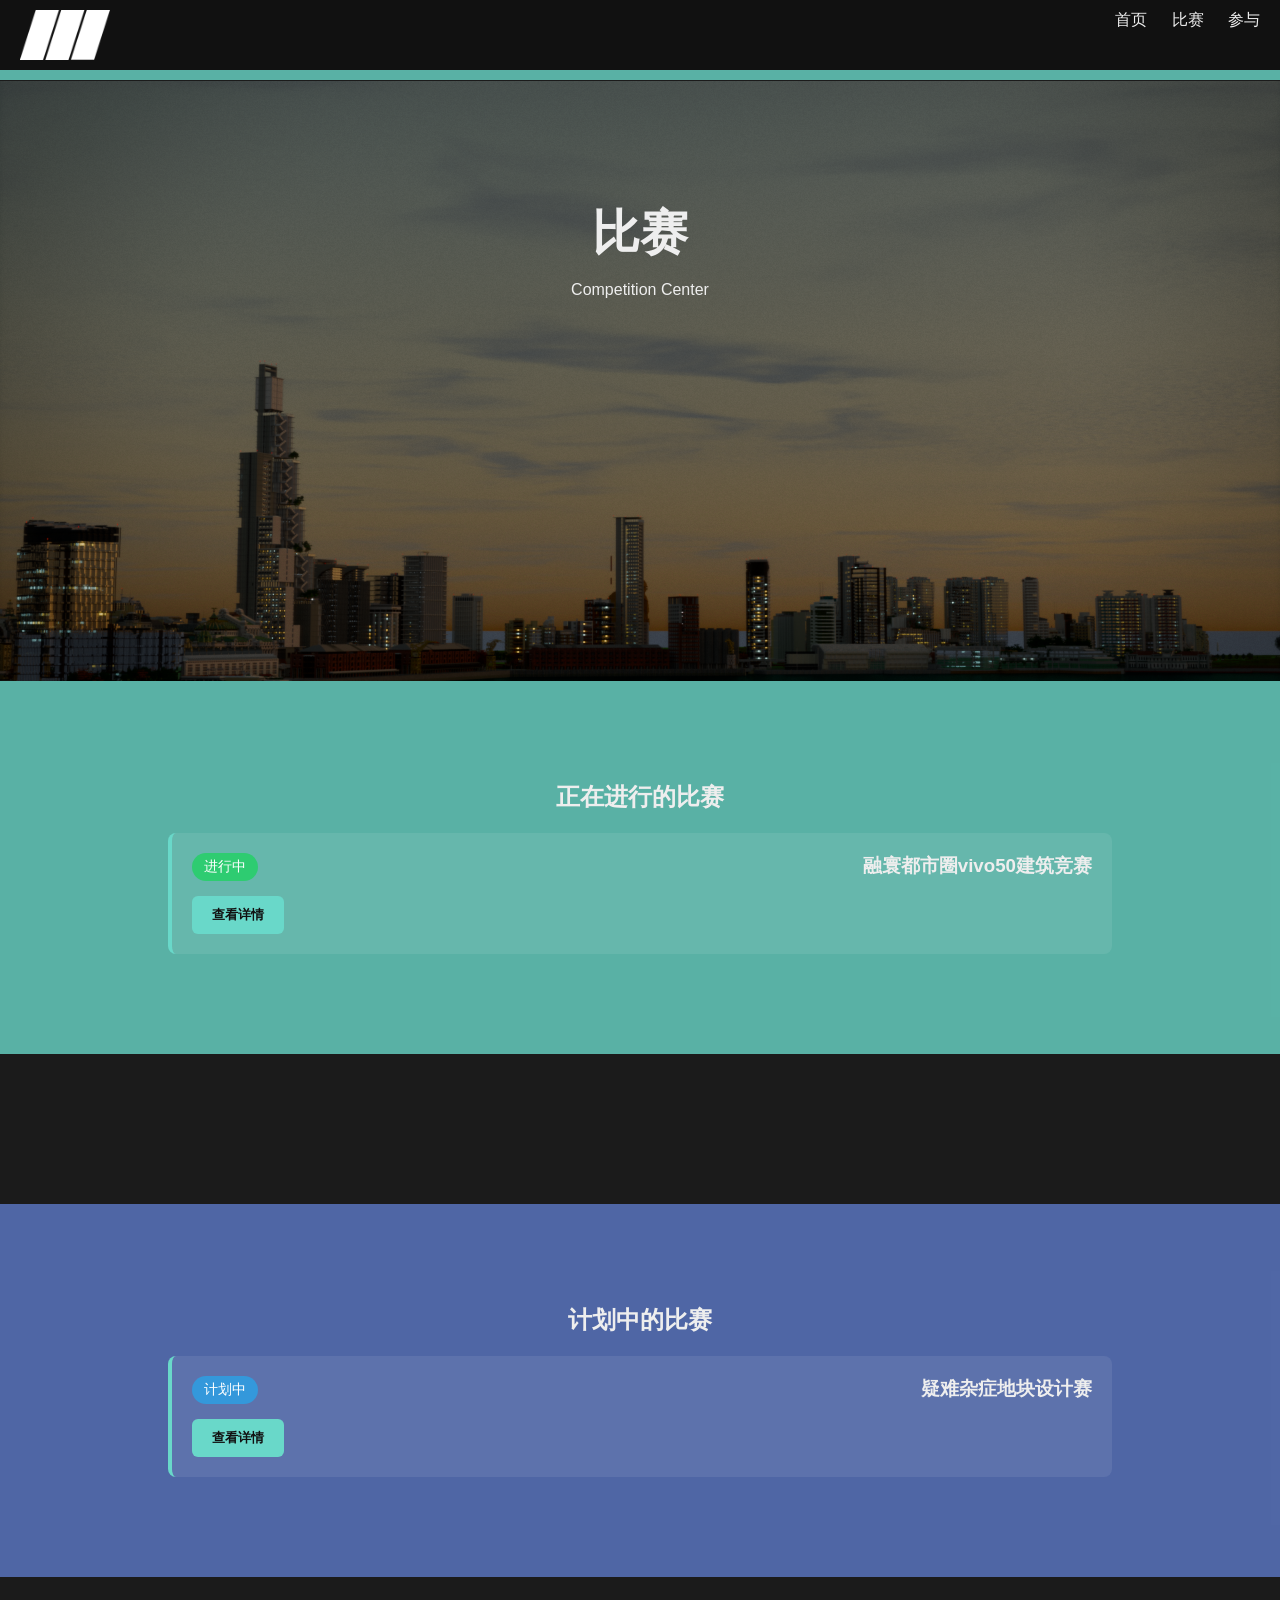
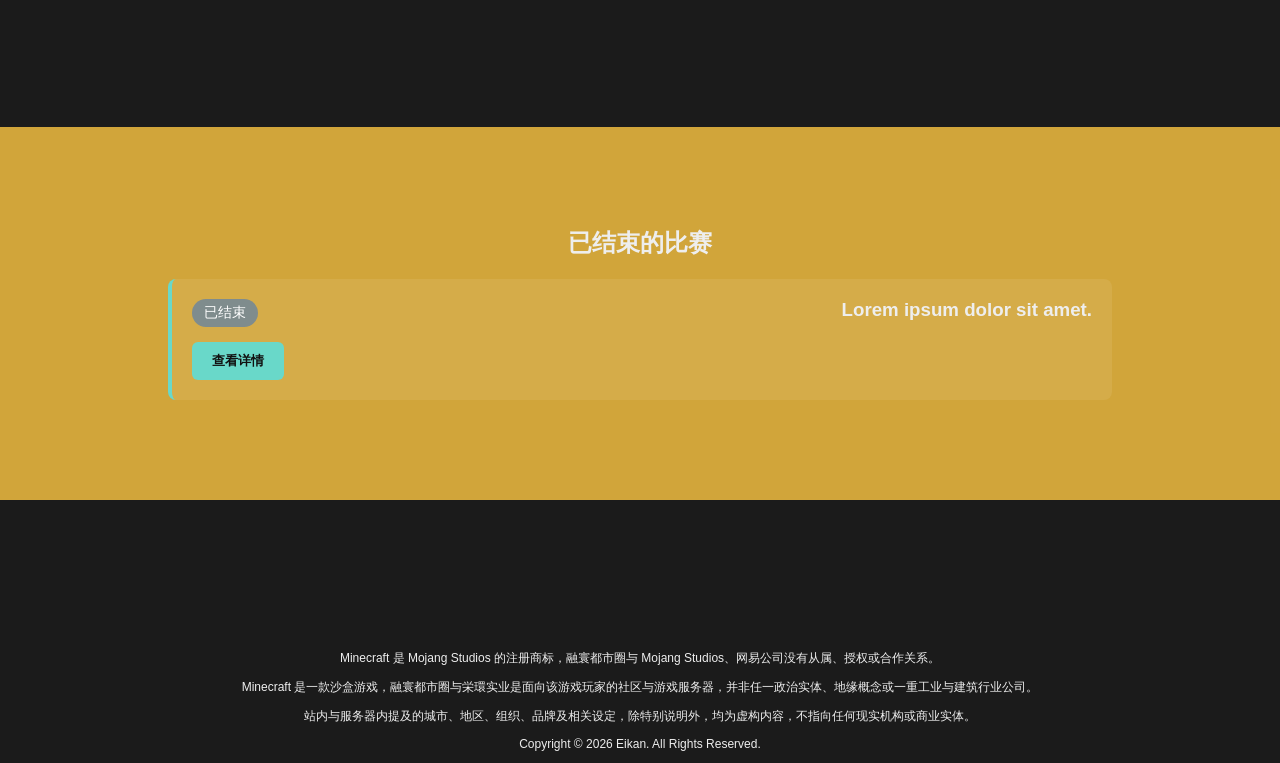
==== competitions.html @ 7f260fda "Update competitions.html" ====
<!DOCTYPE html>
<html lang="zh-CN">
<head>
  <meta charset="UTF-8">
  <title>比赛 | Eikan City</title>
  <link rel="stylesheet" href="style.css">
</head>

<body>

<header>
  <img src="image/logo.png" class="logo" style="max-height : 50px">
  <nav>
    <a href="index.html">首页</a>
    <a href="competitions.html">比赛</a>
    <a href="join.html">参与</a>
  </nav>
</header>
<section class="block" style="background-color:#69D8C9CC ;margin-bottom:1px;padding: 5px 5px"></section>
<section class="hero" style="height:40vh;">
  <h1>比赛</h1>
  <p>Competition Center</p>
</section>

<section class="block">
  <h2 style="text-align:center">正在进行的比赛</h2>

  <div class="competition-card">
    <div class="competition-header">
      <span class="status ongoing">进行中</span>
      <h3>融寰都市圈vivo50建筑竞赛</h3>
    </div>

    <button class="expand-btn">查看详情</button>

    <div class="competition-content">
      <p><strong>时间：</strong>2026.9.24 - 2026.10.6</p>
      <p><strong>主题：</strong>由于城市化与人口密度增长，部分地区发展相对落后，建筑屋龄老旧、地块所有权混乱，带来了极大的安全隐患并显著降低了市民的生活质量；籍此，管理方在当地住民的一致同意下收购了地块并对公开社群展开招标，针对本地块进行重新设计并实施再开发，旨在提升民生福祉与都市面貌。</p>
      <p><strong>奖励：</strong>冠军：奖金50元 亚军：奖金10元</p>
      <p><strong>规则：</strong>参赛选手需要在给定地块（有BP文件给出，在群文件里面）按照自己对于地块的理解进行创造和建筑建设，建筑风格高度不限，手法不限，冠亚军由最终观众投票排名获得。</p>
      <p><strong>参与：</strong>加入群聊 1077127174 了解详情</p>
      <button class="info-btn"
      data-url="compvivo50.html">
      作品公示与投票
      </button>
    </div>
  </div>
</section>

<section class="block" style="background-color:#5D7AC9CC">
  <h2 style="text-align:center">计划中的比赛</h2>

  <div class="competition-card">
    <div class="competition-header">
      <span class="status planned">计划中</span>
      <h3>疑难杂症地块设计赛</h3>
    </div>

    <button class="expand-btn">查看详情</button>

    <div class="competition-content">
      <p><strong>预计开始：</strong>2027.01</p>
      <p><strong>主题：</strong>带有保护建筑或不完整地块上的再开发与建设</p>
    </div>
  </div>
</section>

<section class="block" style="background-color:#FFC843CC">
  <h2 style="text-align:center">已结束的比赛</h2>

  <div class="competition-card">
    <div class="competition-header">
      <span class="status ended">已结束</span>
      <h3>Lorem ipsum dolor sit amet.</h3>
    </div>

    <button class="expand-btn">查看详情</button>

    <div class="competition-content">
      <p><strong>结束时间：</strong>1999.12.31</p>
      <p><strong>奖项：</strong>Lorem ipsum dolor sit amet consectetur adipiscing elit.</p>
      <p><strong>作品：</strong>Lorem ipsum dolor sit amet consectetur adipiscing elit.</p>
    </div>
  </div>
</section>

  <footer>
    <p style="text-align: center;font-size: 12px;">Minecraft 是 Mojang Studios 的注册商标，融寰都市圈与 Mojang Studios、网易公司没有从属、授权或合作关系。</p>
  <p style="text-align: center;font-size: 12px;">Minecraft 是一款沙盒游戏，融寰都市圈与栄環实业是面向该游戏玩家的社区与游戏服务器，并非任一政治实体、地缘概念或一重工业与建筑行业公司。</p>
    <p style="text-align: center;font-size: 12px;">站内与服务器内提及的城市、地区、组织、品牌及相关设定，除特别说明外，均为虚构内容，不指向任何现实机构或商业实体。</p>
      <p style="text-align: center;font-size: 12px;">Copyright © 2026 Eikan. All Rights Reserved.</p>
  </footer>

  <script src="competitions.js"></script>
</body>
</html>
---- style.css ----
body {
  margin: 0px;
  margin: 0px;
  font-family: "Microsoft YaHei", "PingFang SC", "SimHei", "Arial", sans-serif;
  background: #1b1b1b;
  color: #eee;
  min-height: 200vh;
}

header {
  background: #111;
  padding: 10px 20px;
  display: flex;
  align-items: flex-start;
  justify-content: space-between;
}

nav a {
  color: #eee;
  margin-left: 20px;
  text-decoration: none;
}

.hero {
  background: url('image/banner_o.png') center/cover no-repeat;
    height: 80vh; /* full screen */
  padding: 120px 20px;
  text-align: center;
}
.spacer {
  height: 600px;
  display: flex;
  align-items: flex-start;
  justify-content: center;
}
.block {
    padding: 80px 80px;
}
.hero h1 {
  font-size: 48px;
  margin: 0;
}

/* Animations */
.reveal, .fade-section, .fly-left, .fly-right, .fly-up, .fly-down {
  opacity: 0;
  transition: all 0.8s ease-out;
}

.reveal.active, .fade-section.active,
.fly-left.active, .fly-right.active,
.fly-up.active, .fly-down.active {
  opacity: 1;
  transform: translate(0,0);
}

.fly-left { transform: translateX(-80px); }
.fly-right { transform: translateX(80px); }
.fly-up { transform: translateY(80px); }
.fly-down { transform: translateY(-80px); }

.fly-away {
  animation: flyOut 1.2s forwards;
}

@keyframes flyOut {
  0% { opacity: 1; transform: translateY(0); }
  100% { opacity: 0; transform: translateY(-60px); }
}

.parallax {
  background-size: cover;
  background-position: center;
  transition: background-position 0.2s linear;
}
.carousel {
  overflow: hidden;
  max-width: 80%;
  margin: auto;
}

.carousel-track {
  display: flex;
  animation: scroll-left 10s linear infinite;
}

.slide {
  flex: 0 0 auto;
  margin: 0 10px;
}

.slide img {
  width: 300px;
  height: auto;
  border: 4px solid #69D8C9FF;
}

/* Pause on hover */
.carousel:hover .carousel-track {
  animation-play-state: paused;
}

@keyframes scroll-left {
  0%   { transform: translateX(0); }
  100% { transform: translateX(-108%); }
}

.block {
  margin-bottom: 150px;
  padding: 80px 40px;
  background-color: #69D8C9CC; /* Euro-American accent */
}

/* Competition Page */

.competition-card {
  background: rgba(255,255,255,0.08);
  border-left: 4px solid #69D8C9;
  margin: 20px auto;
  padding: 20px;
  max-width: 900px;
  border-radius: 8px;
}

.competition-header {
  display: flex;
  justify-content: space-between;
  align-items: flex-start;
  gap: 20px;
}

.competition-header h3 {
  margin: 0;
}

.status {
  color: white;
  padding: 5px 12px;
  border-radius: 20px;
  font-size: 14px;
}

.status.ongoing {
  background: #2ecc71;
}

.status.planned {
  background: #3498db;
}

.status.ended {
  background: #7f8c8d;
}

.expand-btn {
  margin-top: 15px;
  background: #69D8C9;
  border: none;
  padding: 10px 18px;
  cursor: pointer;
  border-radius: 6px;
  color: #111;
  font-weight: bold;
}
.info-btn {
  margin-top: 15px;
  background: #69D8C9;
  border: none;
  padding: 10px 18px;
  cursor: pointer;
  border-radius: 6px;
  color: #111;
  font-weight: bold;
}
.expand-btn:hover {
  opacity: 0.9;
}

.competition-content {
  max-height: 0;
  overflow: hidden;
  transition: all 0.35s ease;
}

.competition-content.open {
  max-height: 500px;
  margin-top: 15px;
}

/* Competition Showcase */

.work-card {

    width: 90%;
    max-width: 1200px;

    margin: 50px auto;

    background: #2a2a2a;

    border-left: 4px solid #69D8C9;

    overflow: hidden;
}

.work-cover {

    width: 100%;

    display: block;

    max-height: 650px;
    max-width: 1000px;
    object-fit: cover;}

.work-info {

    padding: 20px 30px;
}

.expand-btn {

    background: #69D8C9;

    color: #111;

    border: none;

    padding: 10px 20px;

    cursor: pointer;

    border-radius: 6px;
}

.work-detail {

    max-height: 0;

    overflow: hidden;

    transition: all .4s ease;
}

.work-detail.open {

    max-height: 6000px;
}

.work-detail p {

    padding: 20px 30px;
}

.work-detail img {

    width: 100%;
    display: block;

    margin-bottom: 10px;
}

.vote-frame {

    width: 95%;

    max-width: 1200px;
    margin: 30px auto;
}
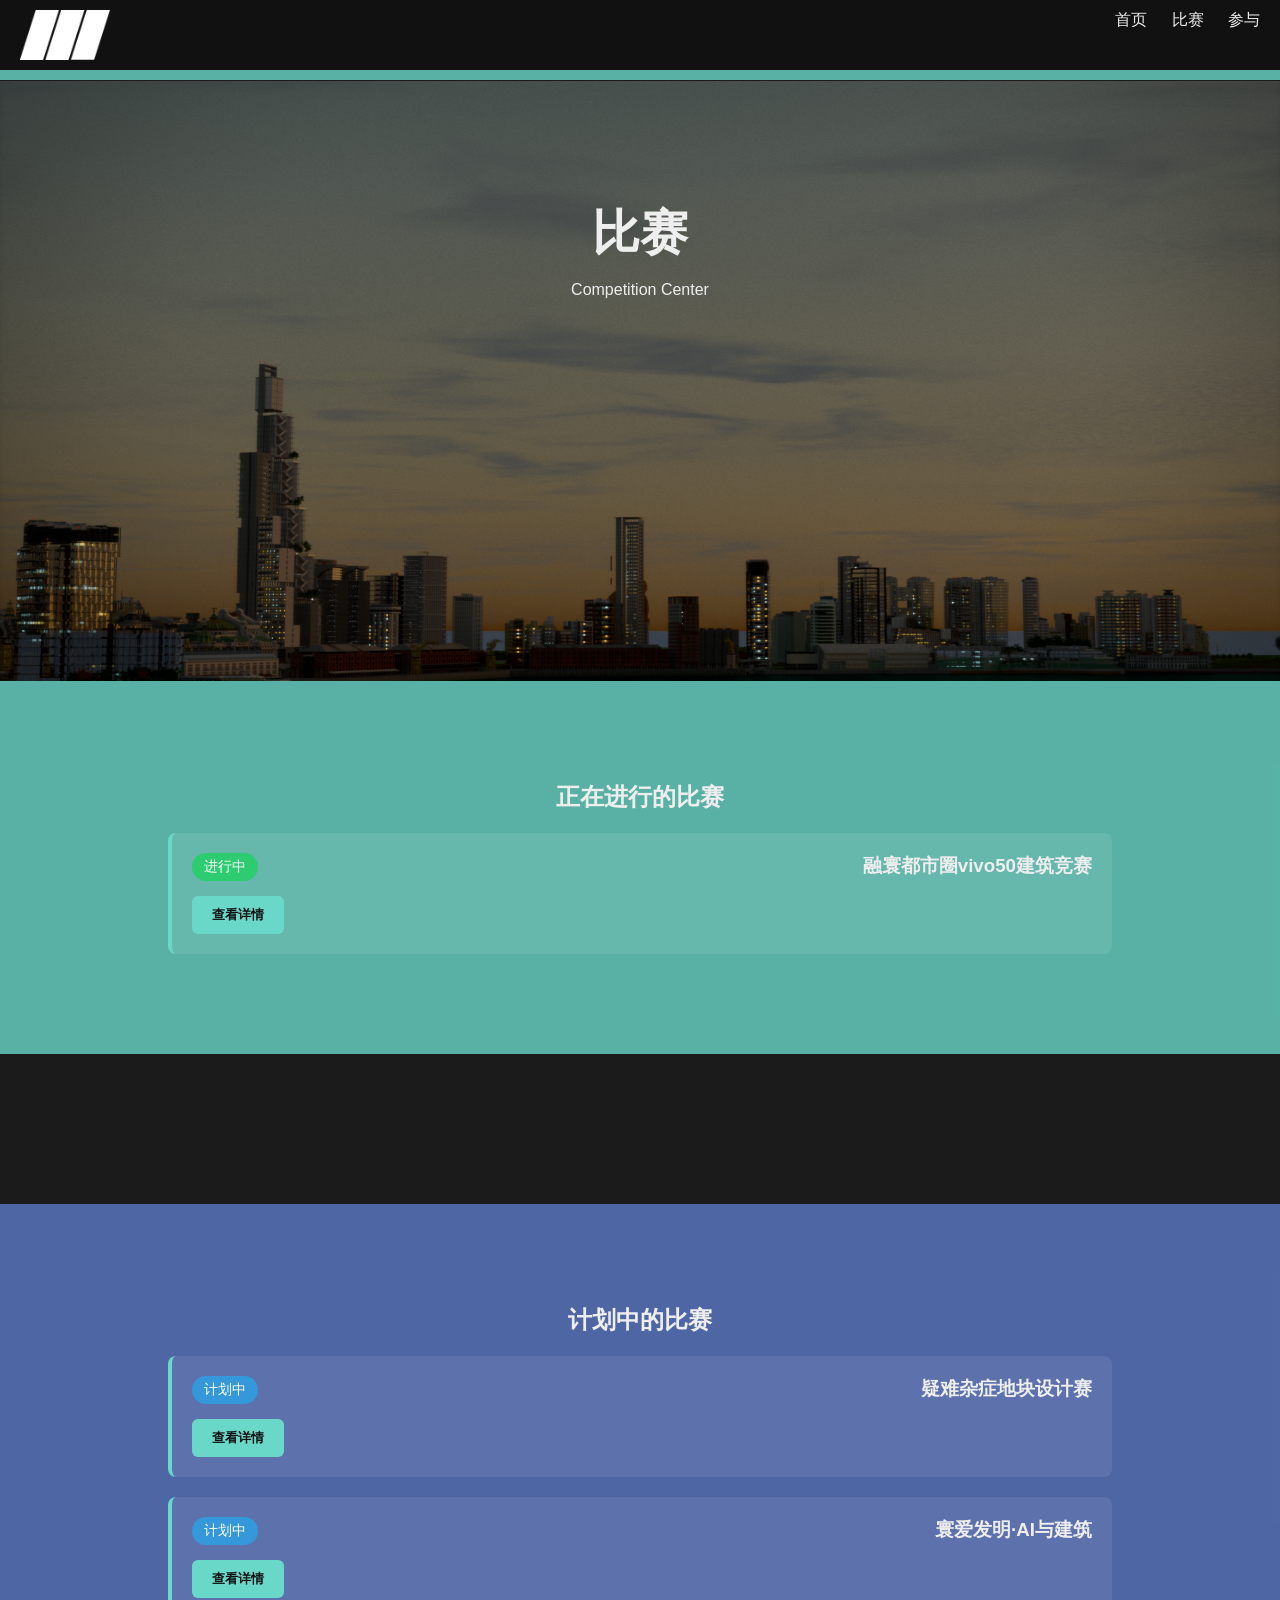
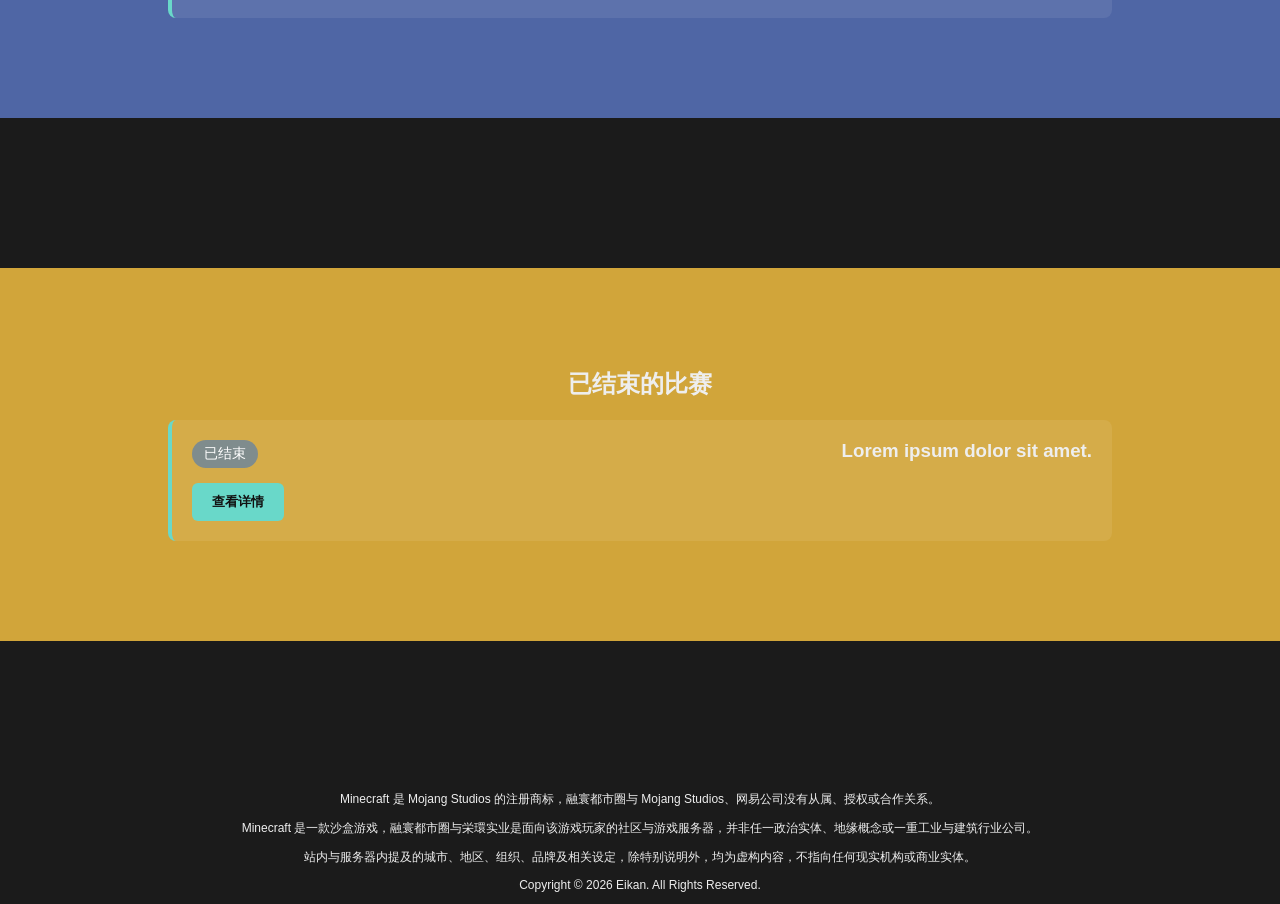
==== commit 4ae74d39: "Update competitions.html" ====
--- a/competitions.html
+++ b/competitions.html
@@ -63,6 +63,20 @@
       <p><strong>主题：</strong>带有保护建筑或不完整地块上的再开发与建设</p>
     </div>
   </div>
+
+    <div class="competition-card">
+    <div class="competition-header">
+      <span class="status planned">计划中</span>
+      <h3>寰爱发明·AI与建筑</h3>
+    </div>
+
+    <button class="expand-btn">查看详情</button>
+
+    <div class="competition-content">
+      <p><strong>预计开始：</strong>TBA</p>
+      <p><strong>主题：</strong>人工队与机器队的终极角逐，建筑圈的未来将花落谁家，建筑玩家的生产力是否依然受限？</p>
+    </div>
+  </div>
 </section>
 
 <section class="block" style="background-color:#FFC843CC">
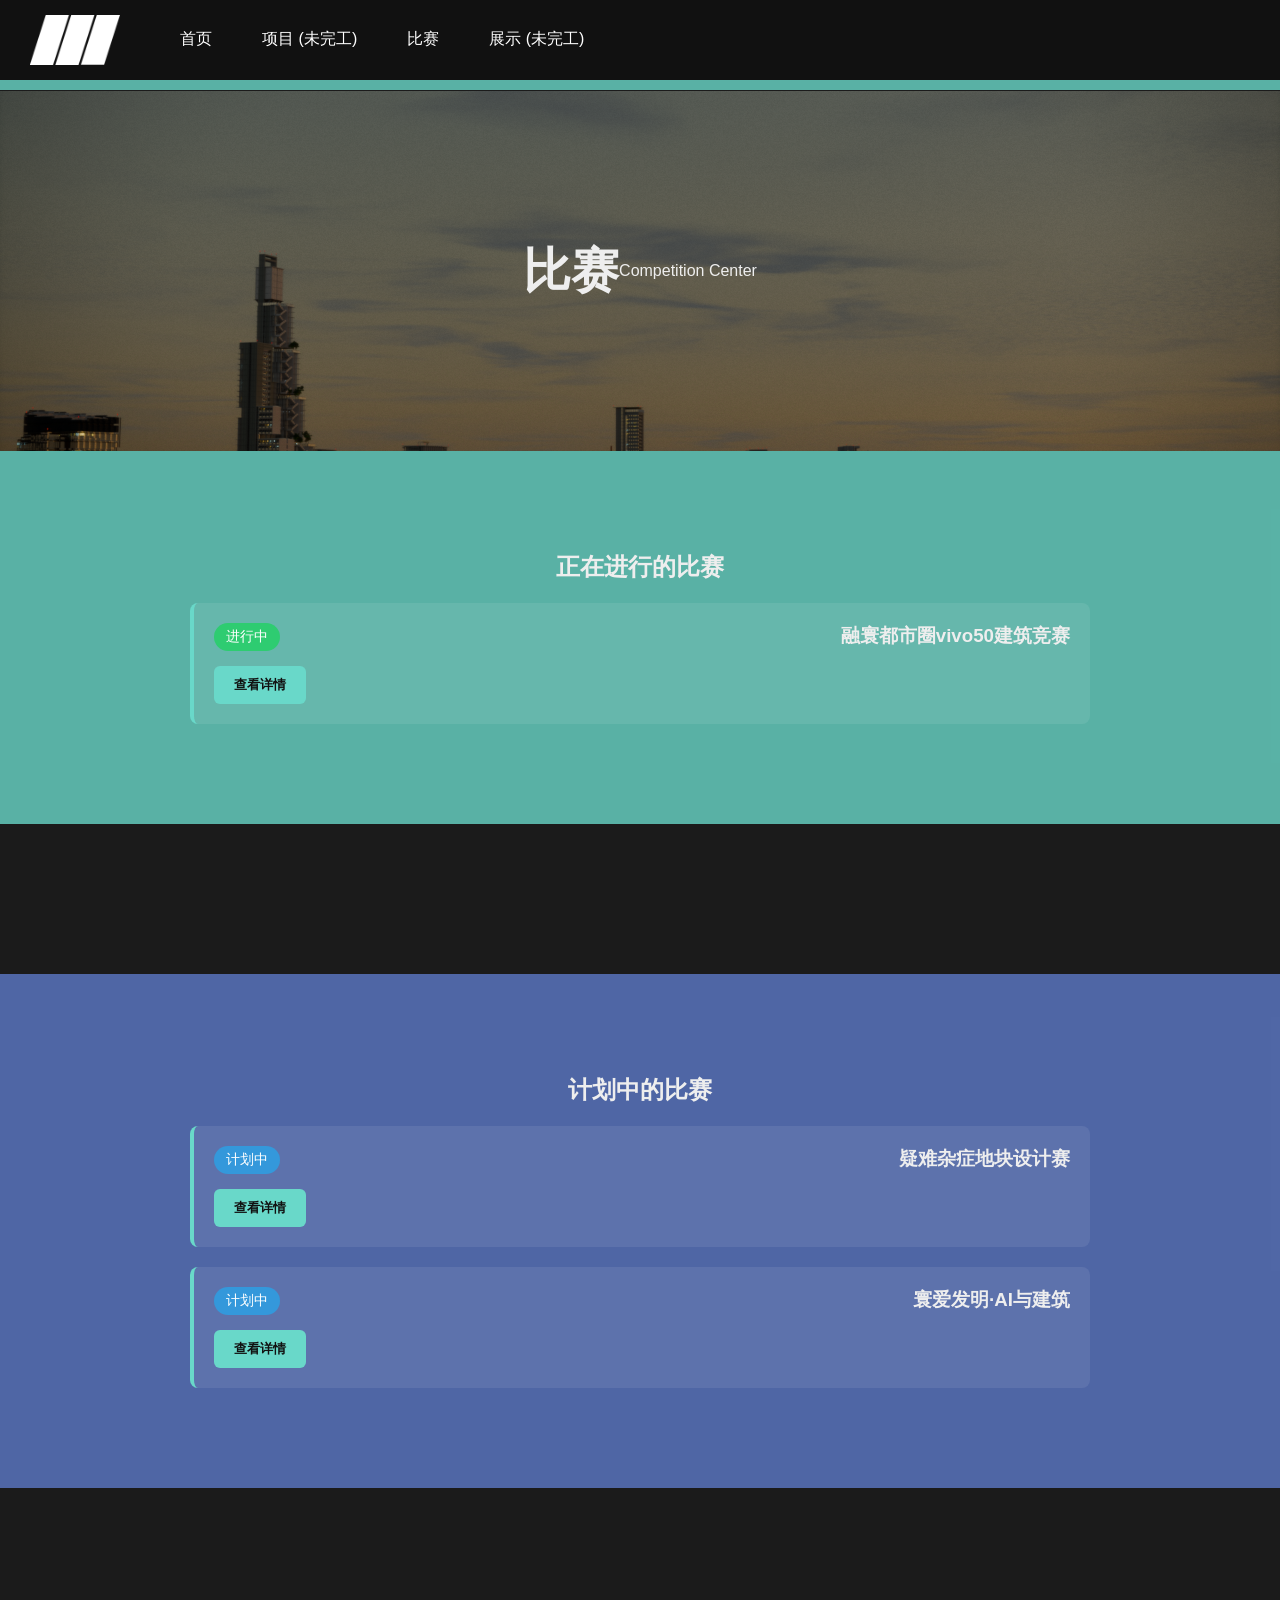
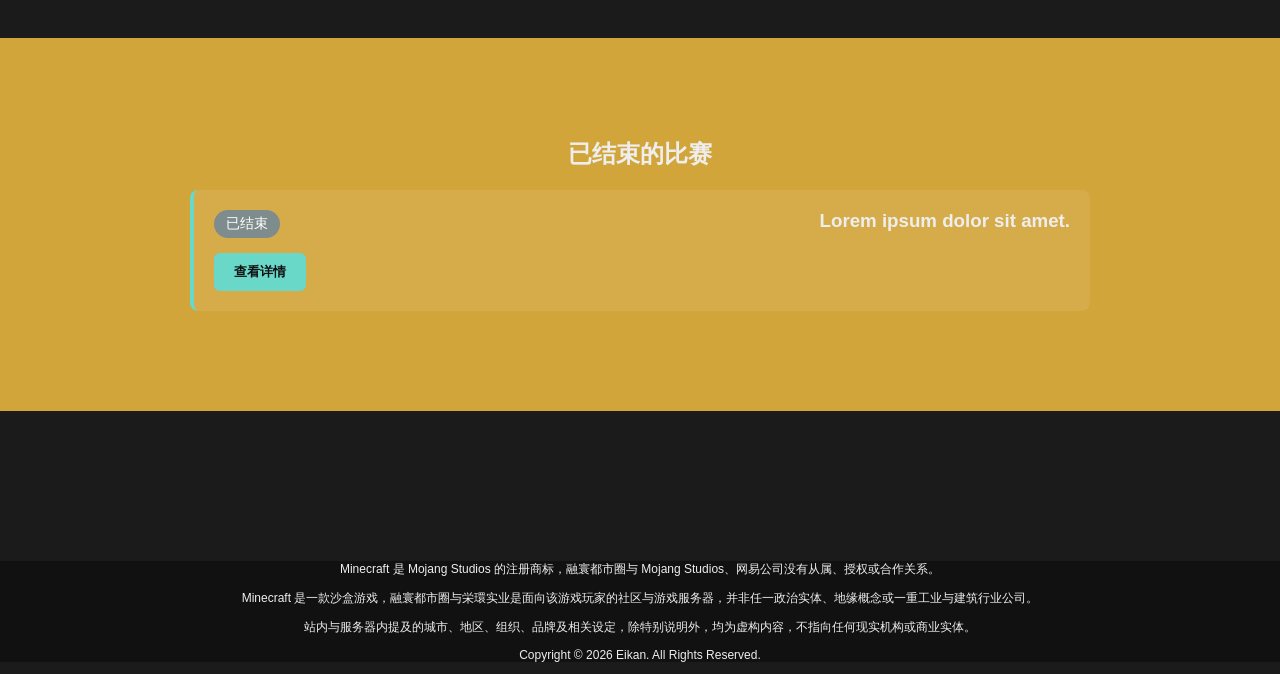
==== commit 01446751: "Refactor header structure and navigation links" ====
--- a/competitions.html
+++ b/competitions.html
@@ -8,13 +8,34 @@
 
 <body>
 
-<header>
-  <img src="image/logo.png" class="logo" style="max-height : 50px">
-  <nav>
-    <a href="index.html">首页</a>
-    <a href="competitions.html">比赛</a>
-    <a href="join.html">参与</a>
-  </nav>
+<header class="header">
+
+    <div class="header-left">
+
+        <img src="image/logo.png"
+             class="logo">
+
+        <nav class="main-nav">
+            <a href="index.html">
+                首页
+            </a>
+            
+            <a href="#">
+                项目 (未完工)
+            </a>
+
+            <a href="competitions.html">
+                比赛
+            </a>
+
+            <a href="#">
+                展示 (未完工)
+            </a>
+
+        </nav>
+
+    </div>
+
 </header>
 <section class="block" style="background-color:#69D8C9CC ;margin-bottom:1px;padding: 5px 5px"></section>
 <section class="hero" style="height:40vh;">
--- a/style.css
+++ b/style.css
@@ -1,3 +1,280 @@
+*{
+    box-sizing:border-box;
+}
+
+body{
+    margin:0;
+}
+
+/* Header */
+
+.header{
+
+    position:sticky;
+    top:0;
+
+    background:#111;
+
+    z-index:1000;
+
+    display:flex;
+
+    justify-content:space-between;
+
+    align-items:center;
+
+    padding:15px 30px;
+}
+
+.header-left{
+
+    display:flex;
+
+    align-items:center;
+
+    gap:40px;
+}
+
+.logo{
+
+    max-height:50px;
+}
+
+.main-nav{
+
+    display:flex;
+
+    gap:30px;
+}
+
+.main-nav a{
+
+    color:white;
+
+    text-decoration:none;
+}
+
+/* Quick Panel */
+
+.quick-panel{
+
+    position:fixed;
+
+    top:100px;
+
+    right:30px;
+
+    z-index:999;
+
+    width:180px;
+
+    background:#222;
+
+    border-left:4px solid #69D8C9;
+
+    transition:.3s;
+}
+
+.quick-panel a{
+
+    display:block;
+
+    color:white;
+
+    text-decoration:none;
+
+    padding:15px;
+}
+
+.quick-panel.hide{
+
+    opacity:0;
+
+    transform:translateX(250px);
+}
+
+/* Hero */
+
+.hero{
+
+    height:100vh;
+    display:flex;
+
+    align-items:center;
+
+    justify-content:center;
+
+    text-align:center;
+
+    background:
+    linear-gradient(
+        rgba(0,0,0,.4),
+        rgba(0,0,0,.4)
+    ),
+    url("image/banner_o.png")
+    center/cover;
+}
+
+.hero h1{
+
+    font-size:96px;
+
+    margin:20px 0;
+}
+
+.hero-subtitle{
+
+    letter-spacing:4px;
+}
+
+.hero-buttons{
+
+    margin-top:30px;
+
+    display:flex;
+
+    justify-content:center;
+
+    gap:20px;
+}
+
+.hero-btn{
+
+    background:#69D8C9;
+
+    color:#111;
+
+    text-decoration:none;
+
+    padding:12px 25px;
+
+    border-radius:5px;
+}
+
+.hero-btn.secondary{
+
+    background:#5D7AC9;
+
+    color:white;
+}
+
+/* Sections */
+
+.section{
+
+    padding:80px 10%;
+
+    margin-bottom:100px;
+}
+
+.section h2{
+
+    margin-bottom:40px;
+}
+
+/* Projects */
+
+.project-grid{
+
+    display:grid;
+
+    grid-template-columns:
+        repeat(
+            auto-fit,
+            minmax(280px,1fr)
+        );
+
+    gap:30px;
+}
+
+.project-card{
+
+    background:#252525;
+
+    overflow:hidden;
+}
+
+.project-card img{
+
+    width:100%;
+
+    height:220px;
+
+    object-fit:cover;
+}
+
+.project-card h3,
+.project-card p{
+
+    padding:15px 20px;
+}
+
+/* Events */
+
+.event-card{
+
+    background:#252525;
+
+    padding:30px;
+
+    display:flex;
+
+    justify-content:space-between;
+
+    align-items:center;
+}
+
+/* Split */
+
+.split-section{
+
+    display:flex;
+
+    align-items:center;
+
+    gap:60px;
+
+    padding:80px 10%;
+}
+
+.reverse{
+
+    flex-direction:row-reverse;
+}
+
+.split-text{
+
+    flex:1;
+}
+
+.split-image{
+
+    flex:1;
+}
+
+.split-image img{
+
+    width:100%;
+}
+
+/* Accent */
+
+.accent{
+
+    background:#222;
+}
+
+/* Footer */
+
+footer{
+
+    padding:40*x;
+
+    background:#111;
+
+    text-align:center;
+}
+
 body {
   margin: 0px;
   margin: 0px;
@@ -180,11 +457,13 @@
   max-height: 0;
   overflow: hidden;
   transition: all 0.35s ease;
+        padding: 0px 0px;
 }
 
 .competition-content.open {
   max-height: 500px;
   margin-top: 15px;
+    padding: 0px 0px;
 }
 
 /* Competition Showcase */
@@ -267,3 +546,184 @@
     max-width: 1200px;
     margin: 30px auto;
 }
+
+.project-story,
+.competition-story {
+
+    padding: 100px 8%;
+}
+
+.section-head {
+
+    margin-bottom: 50px;
+}
+
+.section-head h2 {
+
+    font-size: 42px;
+}
+
+.section-head p {
+
+    opacity: .7;
+}
+
+.project-grid {
+
+    display: grid;
+
+    grid-template-columns:
+        repeat(auto-fit,minmax(300px,1fr));
+
+    gap: 30px;
+}
+
+.story-card {
+
+    background:#252525;
+
+    overflow:hidden;
+
+    transition:.3s;
+}
+
+.story-card:hover {
+
+    transform:translateY(-8px);
+}
+
+.story-card img {
+
+    width:100%;
+
+    height:300px;
+
+    object-fit:cover;
+}
+
+.story-content {
+
+    padding:25px;
+}
+
+.story-tag {
+
+    color:#69D8C9;
+    font-size:12px;
+    letter-spacing:2px;
+}
+.story-tag.china {
+
+color:#FFC843;
+}
+
+/* Japan */
+
+.story-tag.japan {
+
+color:#5D7AC9;
+}
+
+/* Original */
+
+.story-tag.original {
+
+color:#69D8C9;
+}
+
+/* Europe */
+
+.story-tag.europe {
+
+ color:#69D8C9;
+}
+.story-content h3 {
+
+    margin:15px 0;
+}
+
+.story-content a {
+
+    color:#69D8C9;
+    text-decoration:none;
+}
+
+.featured-competition {
+
+    display:flex;
+
+    background:#252525;
+
+    overflow:hidden;
+}
+
+.featured-competition img {
+
+    width:50%;
+
+    object-fit:cover;
+}
+
+.competition-content {
+
+    padding:0px 0px;
+
+    display:flex;
+
+    flex-direction:column;
+
+    justify-content:center;
+}
+
+.about-eikan {
+
+    display:flex;
+
+    gap:60px;
+
+    padding:100px 8%;
+}
+
+.about-text {
+
+    flex:1;
+}
+
+.about-image {
+
+    flex:1;
+}
+
+.about-image img {
+
+    width:100%;
+}
+
+.community {
+
+    text-align:center;
+
+    padding:120px 40px;
+}
+
+.qq-number {
+
+    font-size:36px;
+
+    color:#69D8C9;
+}
+
+.join-button {
+
+    display:inline-block;
+
+    margin-top:30px;
+
+    padding:15px 30px;
+
+    background:#69D8C9;
+
+    color:black;
+
+    text-decoration:none;
+}
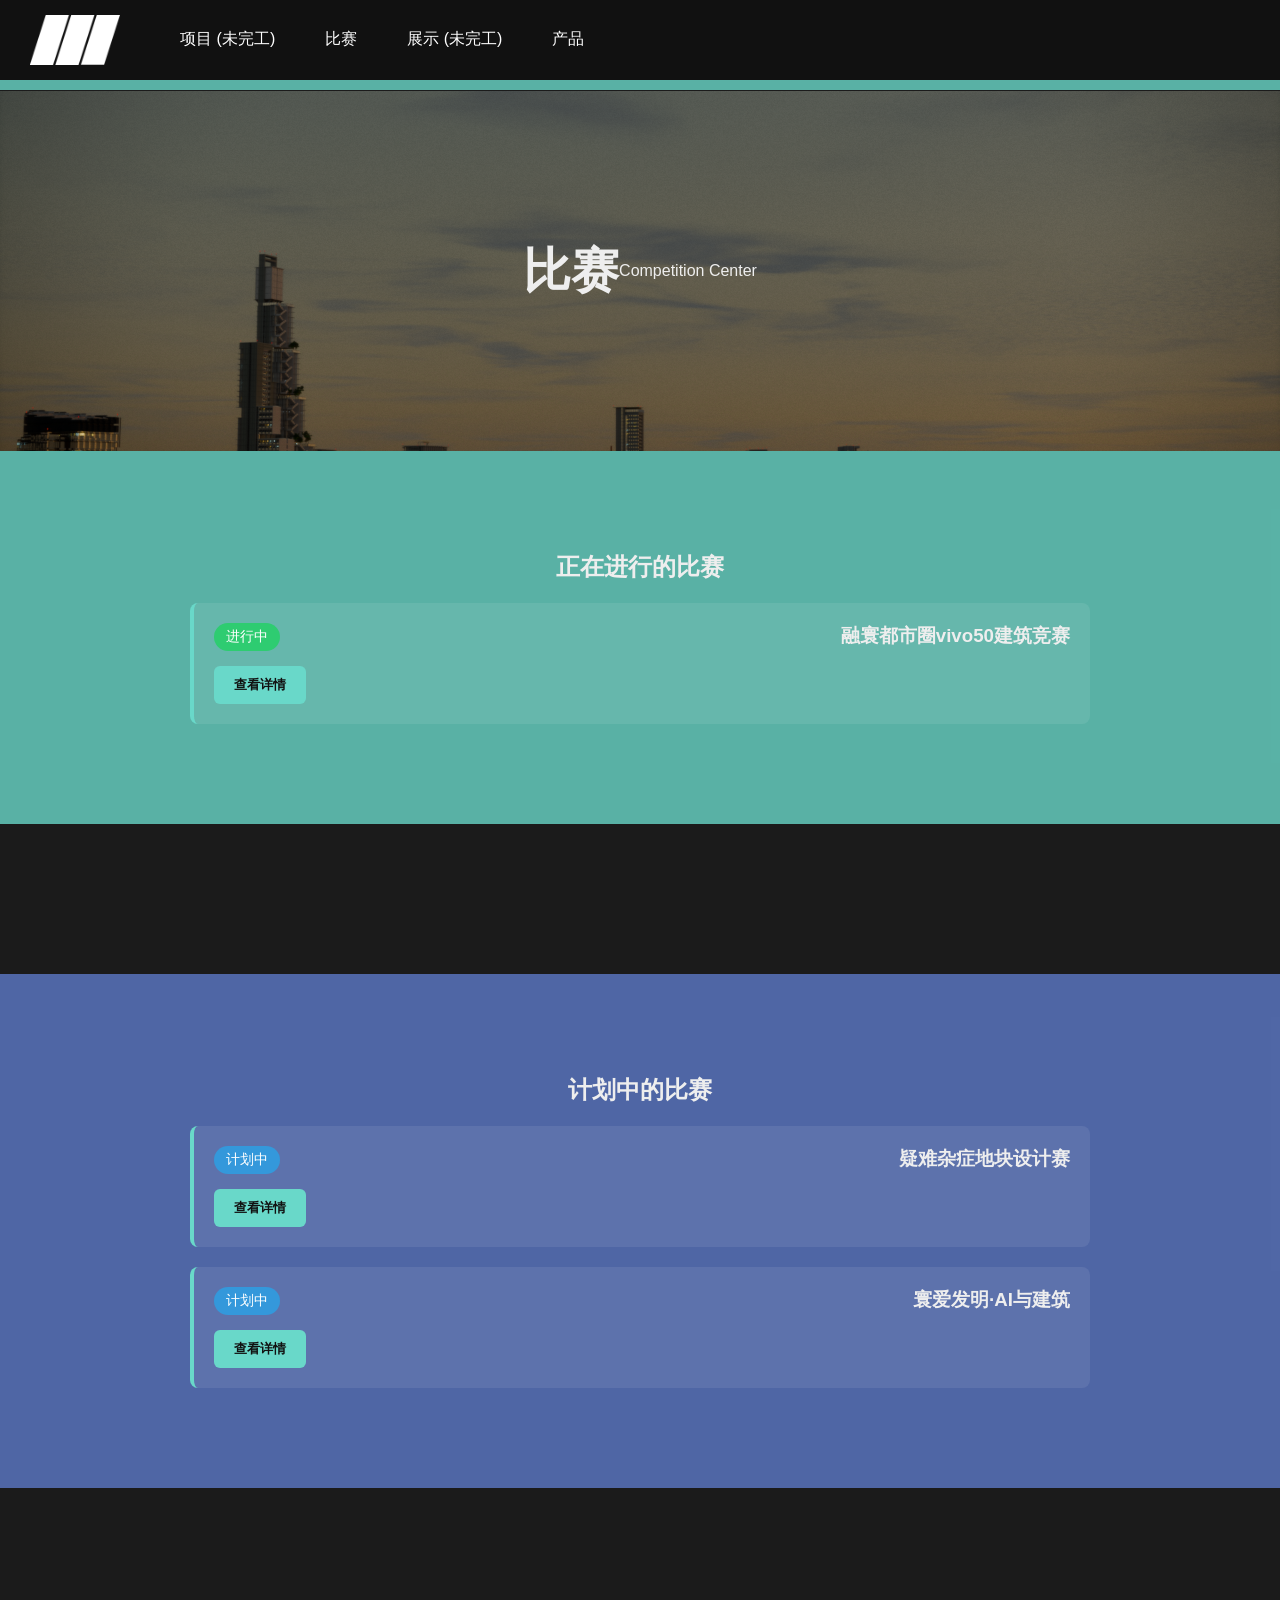
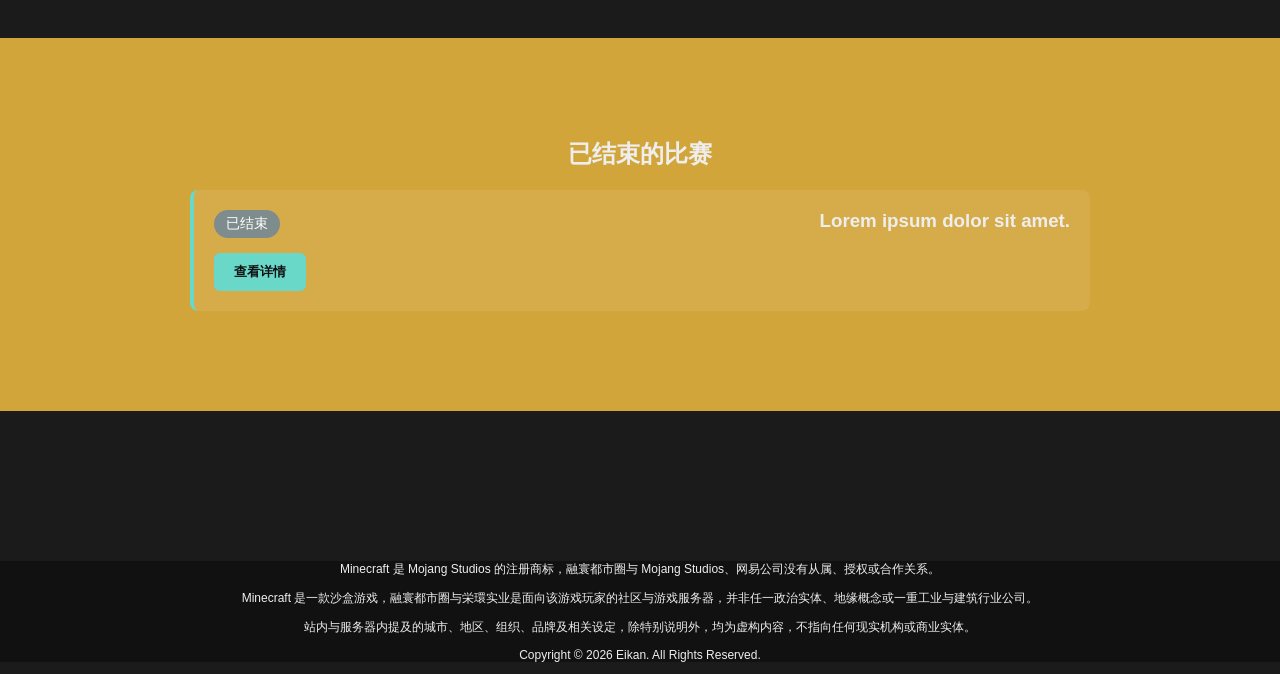
==== commit 01530bcf: "Refactor header and navigation in competitions.html Updated header structure and navigation links fo" ====
--- a/competitions.html
+++ b/competitions.html
@@ -8,35 +8,19 @@
 
 <body>
 
-<header class="header">
-
-    <div class="header-left">
-
-        <img src="image/logo.png"
-             class="logo">
-
-        <nav class="main-nav">
-            <a href="index.html">
-                首页
-            </a>
-            
-            <a href="#">
-                项目 (未完工)
-            </a>
-
-            <a href="competitions.html">
-                比赛
-            </a>
-
-            <a href="#">
-                展示 (未完工)
-            </a>
-
-        </nav>
-
-    </div>
-
-</header>
+</head>
+<body class="products-page">
+    <header class="header">
+        <div class="header-left">
+            <img src="image/logo.png" class="logo" alt="融寰都市圈">
+            <nav class="main-nav" aria-label="主导航">
+                <a href="#">项目 (未完工)</a>
+                <a href="competitions.html">比赛</a>
+                <a href="#">展示 (未完工)</a>
+                <a href="products.html" aria-current="page">产品</a>
+            </nav>
+        </div>
+    </header>
 <section class="block" style="background-color:#69D8C9CC ;margin-bottom:1px;padding: 5px 5px"></section>
 <section class="hero" style="height:40vh;">
   <h1>比赛</h1>
--- a/style.css
+++ b/style.css
@@ -1,3 +1,86 @@
+.filter-panel {
+
+    display:flex;
+
+    gap:20px;
+
+    flex-wrap:wrap;
+
+    margin-bottom:50px;
+}
+
+.filter-item {
+
+    display:flex;
+
+    flex-direction:column;
+
+    gap:8px;
+}
+
+.filter-item select {
+      background: rgba(255,255,255,0.08);
+      border-left: 4px solid #69D8C9;
+    padding:10px;
+
+    min-width:180px;
+    color:white;
+}
+
+.project-grid {
+
+    display:grid;
+
+    grid-template-columns:
+        repeat(
+            auto-fit,
+            minmax(320px,1fr)
+        );
+
+    gap:30px;
+}
+
+.story-card {
+
+    position:relative;
+
+    background:#222;
+
+    overflow:hidden;
+}
+
+.story-card::before {
+
+    content:"";
+
+    position:absolute;
+
+    top:0;
+
+    left:0;
+
+    width:100%;
+
+    height:5px;
+}
+
+.story-card.japan::before {
+
+    background:#4c78ff;
+}
+
+.story-card.china::before {
+
+    background:#ff4d4d;
+}
+
+.story-card.original::before {
+
+    background:#69D8C9;
+}
+
+
+
 *{
     box-sizing:border-box;
 }
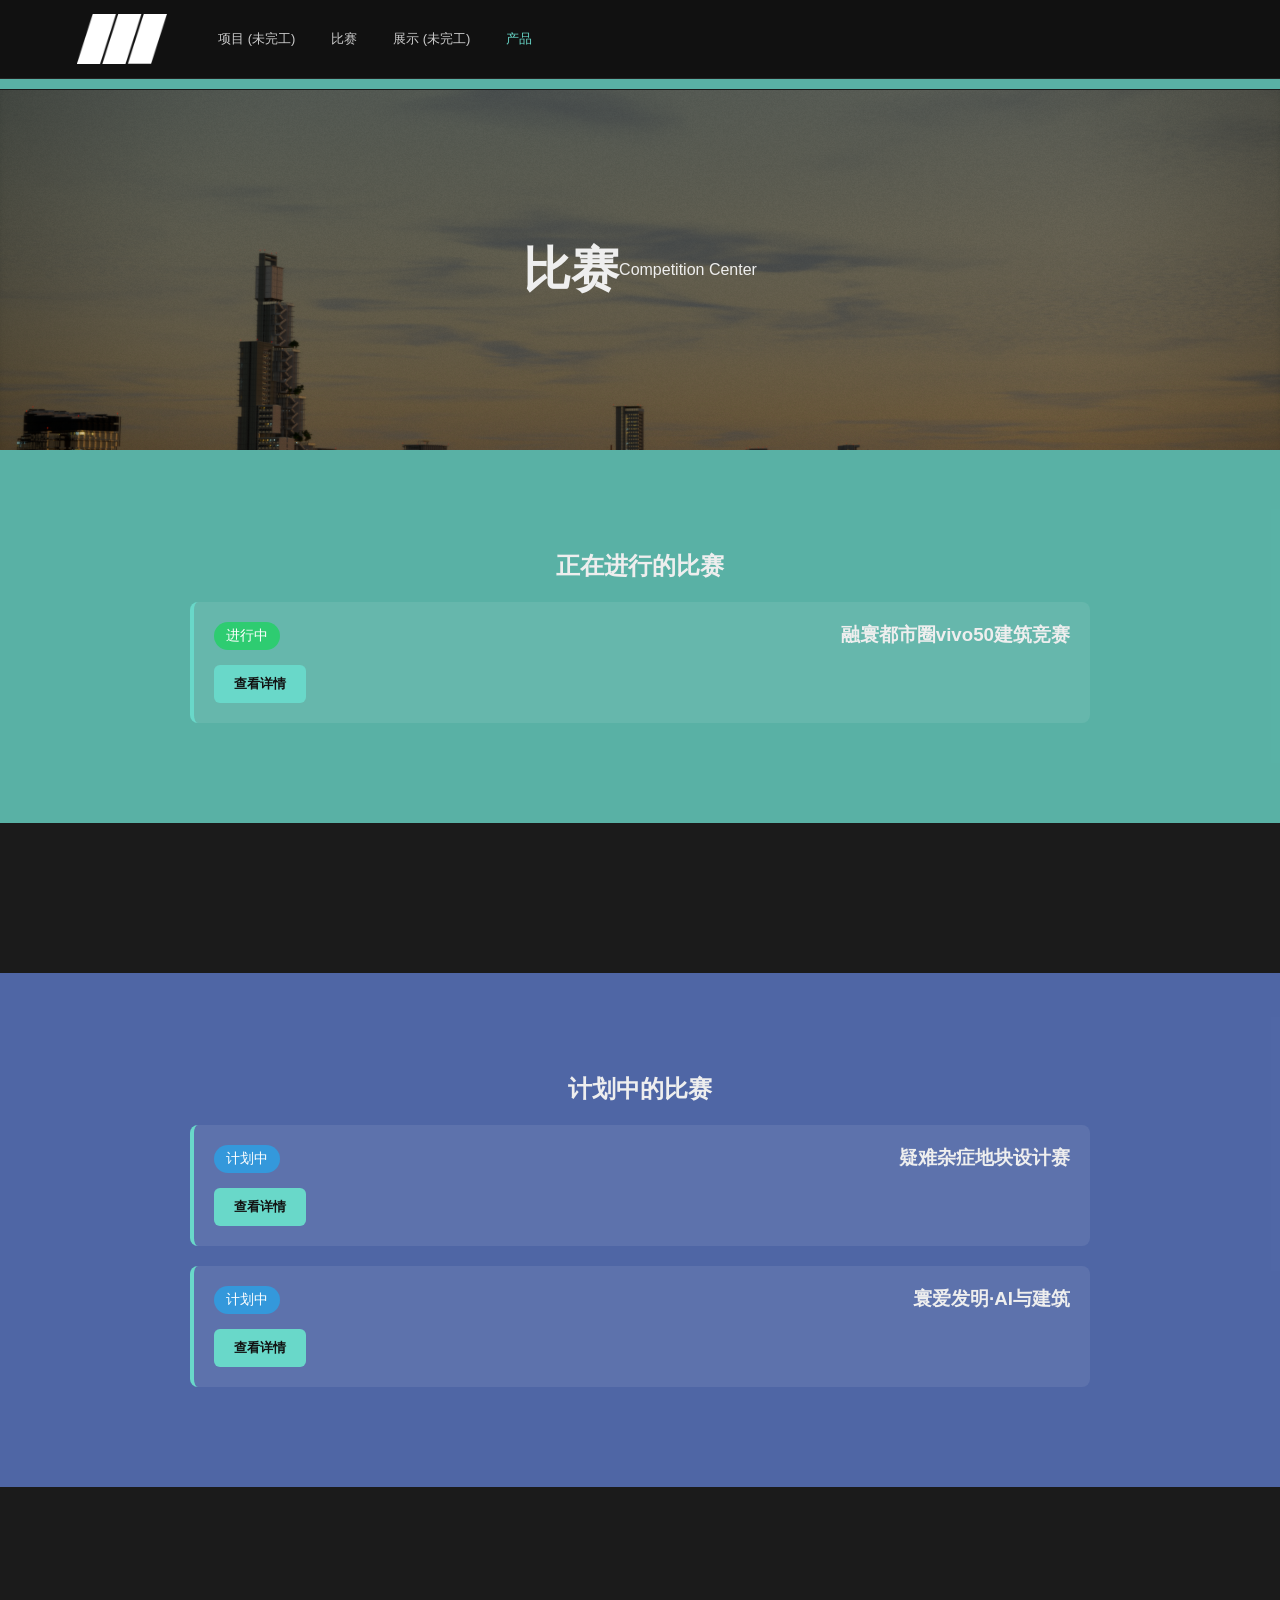
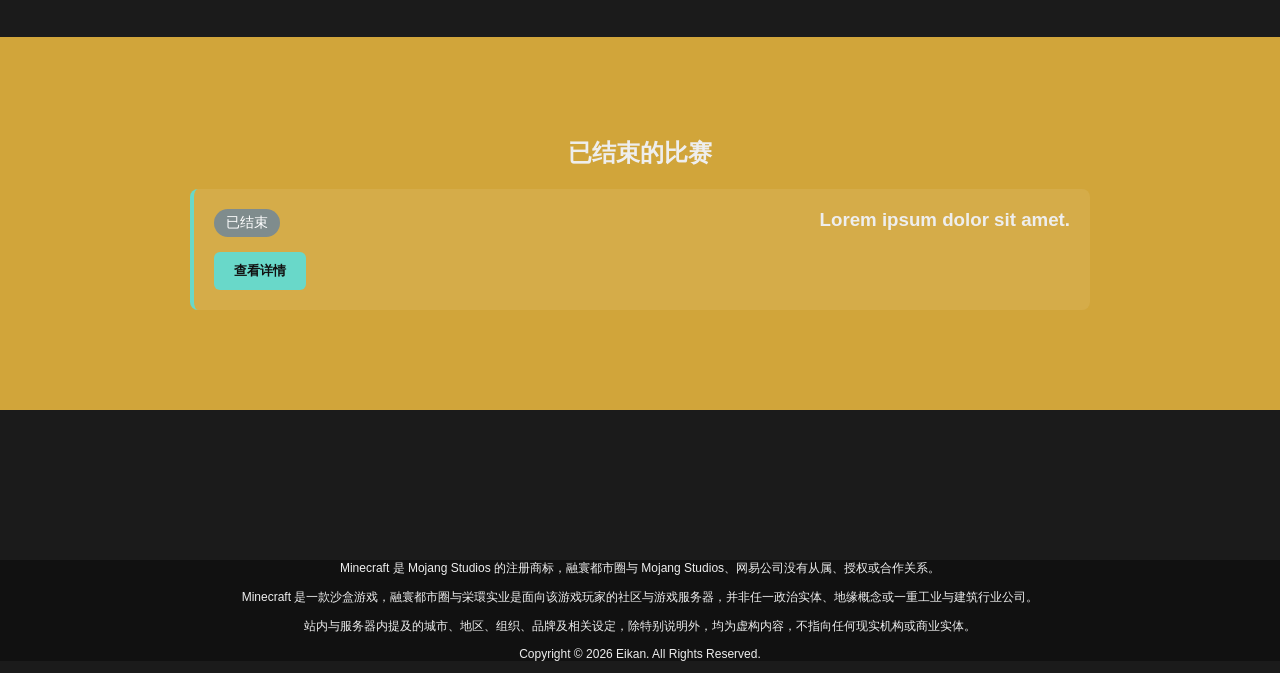
==== commit 769f1247: "fix" ====
--- a/competitions.html
+++ b/competitions.html
@@ -1,13 +1,12 @@
 <!DOCTYPE html>
 <html lang="zh-CN">
 <head>
-  <meta charset="UTF-8">
-  <title>比赛 | Eikan City</title>
-  <link rel="stylesheet" href="style.css">
-</head>
-
-<body>
-
+    <meta charset="UTF-8">
+    <meta name="viewport" content="width=device-width, initial-scale=1">
+    <meta name="theme-color" content="#171917">
+    <title>>比赛 | Eikan City</title>
+    <link rel="stylesheet" href="style.css">
+    <link rel="stylesheet" href="products.css">
 </head>
 <body class="products-page">
     <header class="header">
--- a/products.css
+++ b/products.css
@@ -0,0 +1,698 @@
+.products-page {
+    min-height: 100vh;
+    background: #1b1b1b;
+    color: #eee;
+}
+
+.products-page .header {
+    position: sticky;
+    top: 0;
+    z-index: 10;
+    width: 100%;
+    padding: 14px clamp(20px, 6vw, 88px);
+    background: rgba(17, 17, 17, .94);
+    border-bottom: 1px solid rgba(255, 255, 255, .08);
+    backdrop-filter: blur(14px);
+}
+
+.products-page .header-left {
+    gap: clamp(24px, 4vw, 64px);
+}
+
+.products-page .main-nav {
+    gap: clamp(16px, 2.8vw, 40px);
+}
+
+.products-page .main-nav a {
+    margin: 0;
+    color: #ccc;
+    font-size: 13px;
+    transition: color .2s ease;
+}
+
+.products-page .main-nav a:hover,
+.products-page .main-nav a[aria-current="page"] {
+    color: #69D8C9;
+}
+
+.product-hero,
+.configurator-section,
+.examples-section {
+    width: min(1240px, calc(100% - 64px));
+    margin: 0 auto;
+}
+
+.product-hero {
+    min-height: 540px;
+    display: grid;
+    grid-template-columns: 1.05fr .95fr;
+    align-items: center;
+    gap: clamp(36px, 7vw, 100px);
+    padding: 76px 0 86px;
+}
+
+.product-hero-copy {
+    max-width: 570px;
+}
+
+.eyebrow {
+    margin: 0 0 18px;
+    color: #69D8C9;
+    font-size: 10px;
+    font-weight: 700;
+    letter-spacing: .22em;
+}
+
+.product-hero h1 {
+    margin: 0;
+    font-size: clamp(42px, 6.2vw, 76px);
+    font-weight: 500;
+    letter-spacing: -.055em;
+    line-height: 1.14;
+}
+
+.product-hero h1 span {
+    color: #69D8C9;
+}
+
+.product-hero-description {
+    max-width: 470px;
+    margin: 24px 0 30px;
+    color: #bbb;
+    font-size: 14px;
+    line-height: 1.9;
+}
+
+.product-hero-link {
+    display: inline-flex;
+    align-items: center;
+    gap: 16px;
+    padding-bottom: 8px;
+    color: #eee;
+    border-bottom: 1px solid #69D8C9;
+    font-size: 13px;
+    text-decoration: none;
+}
+
+.product-hero-link span {
+    color: #69D8C9;
+    font-size: 17px;
+}
+
+.product-hero-image {
+    position: relative;
+    height: 370px;
+    overflow: hidden;
+    background: #252525;
+}
+
+.product-hero-image::after {
+    position: absolute;
+    inset: 45% 0 0;
+    background: linear-gradient(transparent, rgba(10, 12, 10, .78));
+    content: "";
+    pointer-events: none;
+}
+
+.product-hero-image img {
+    width: 100%;
+    height: 100%;
+    object-fit: cover;
+}
+
+.product-hero-image > span {
+    position: absolute;
+    z-index: 1;
+    right: 22px;
+    bottom: 20px;
+    left: 22px;
+    color: #fff;
+    font-size: 12px;
+    letter-spacing: .08em;
+}
+
+.configurator-section {
+    padding: 54px 0 90px;
+    border-top: 1px solid rgba(255, 255, 255, .1);
+}
+
+.product-section-heading {
+    display: flex;
+    align-items: end;
+    justify-content: space-between;
+    gap: 24px;
+    margin-bottom: 30px;
+}
+
+.product-section-heading .eyebrow {
+    margin-bottom: 10px;
+}
+
+.product-section-heading h2 {
+    margin: 0;
+    font-size: clamp(27px, 3.2vw, 38px);
+    font-weight: 500;
+    letter-spacing: -.035em;
+}
+
+.product-section-heading > p {
+    max-width: 330px;
+    margin: 0 0 4px;
+    color: #aaa;
+    font-size: 12px;
+    line-height: 1.7;
+}
+
+.configurator-layout {
+    display: grid;
+    grid-template-columns: minmax(0, 1.55fr) minmax(270px, .75fr);
+    align-items: start;
+    gap: 20px;
+}
+
+.configurator-card,
+.estimate-card {
+    background: #252525;
+    border: 1px solid rgba(255, 255, 255, .08);
+}
+
+.configurator-card {
+    padding: 6px 30px;
+}
+
+.config-group {
+    padding: 26px 0 28px;
+    border-bottom: 1px solid rgba(255, 255, 255, .09);
+}
+
+.config-group-last {
+    border-bottom: 0;
+}
+
+.config-group-heading {
+    display: flex;
+    align-items: flex-start;
+    gap: 14px;
+    margin-bottom: 21px;
+}
+
+.config-number {
+    padding-top: 3px;
+    color: #69D8C9;
+    font-size: 10px;
+    letter-spacing: .08em;
+}
+
+.config-group-heading h3 {
+    margin: 0 0 5px;
+    font-size: 16px;
+    font-weight: 500;
+}
+
+.config-group-heading p {
+    margin: 0;
+    color: #aaa;
+    font-size: 11px;
+}
+
+.config-fields {
+    display: grid;
+    grid-template-columns: repeat(2, minmax(0, 1fr));
+    gap: 16px;
+    padding-left: 27px;
+}
+
+.config-field {
+    display: flex;
+    flex-direction: column;
+    gap: 8px;
+    color: #bbb;
+    font-size: 11px;
+}
+
+.config-field select,
+.example-filters select {
+    width: 100%;
+    min-height: 44px;
+    padding: 0 36px 0 13px;
+    appearance: none;
+    color: #eee;
+    background-color: #222;
+    background-image: url("data:image/svg+xml,%3Csvg xmlns='http://www.w3.org/2000/svg' width='12' height='8' viewBox='0 0 12 8'%3E%3Cpath d='m1 1 5 5 5-5' fill='none' stroke='%2369D8C9' stroke-width='1.5'/%3E%3C/svg%3E");
+    background-repeat: no-repeat;
+    background-position: right 14px center;
+    border: 1px solid rgba(255, 255, 255, .1);
+    border-radius: 0;
+    font: inherit;
+    font-size: 12px;
+}
+
+.config-field select:focus,
+.example-filters select:focus {
+    outline: 1px solid #69D8C9;
+    outline-offset: 1px;
+}
+
+.config-field option,
+.example-filters option {
+    color: #eee;
+    background: #252525;
+}
+
+.addon-list {
+    display: grid;
+    gap: 3px;
+    padding-left: 27px;
+}
+
+.addon-option {
+    display: flex;
+    align-items: center;
+    gap: 13px;
+    min-height: 62px;
+    cursor: pointer;
+}
+
+.addon-option input {
+    position: absolute;
+    width: 1px;
+    height: 1px;
+    opacity: 0;
+}
+
+.custom-checkbox {
+    display: grid;
+    width: 17px;
+    height: 17px;
+    flex: 0 0 17px;
+    place-items: center;
+    border: 1px solid #777;
+    transition: background .2s ease, border-color .2s ease;
+}
+
+.custom-checkbox::after {
+    width: 8px;
+    height: 4px;
+    border-bottom: 1px solid #111;
+    border-left: 1px solid #111;
+    content: "";
+    opacity: 0;
+    transform: translateY(-1px) rotate(-45deg);
+}
+
+.addon-option input:checked + .custom-checkbox {
+    background: #69D8C9;
+    border-color: #69D8C9;
+}
+
+.addon-option input:checked + .custom-checkbox::after {
+    opacity: 1;
+}
+
+.addon-option input:focus-visible + .custom-checkbox {
+    outline: 2px solid #eee;
+    outline-offset: 3px;
+}
+
+.addon-copy {
+    display: flex;
+    flex: 1;
+    flex-direction: column;
+    gap: 4px;
+}
+
+.addon-copy strong {
+    color: #eee;
+    font-size: 12px;
+    font-weight: 500;
+}
+
+.addon-copy small {
+    color: #aaa;
+    font-size: 10px;
+}
+
+.addon-price {
+    color: #69D8C9;
+    font-size: 11px;
+    white-space: nowrap;
+}
+
+.estimate-card {
+    position: sticky;
+    top: 90px;
+    padding: 24px;
+    background: #69D8C9;
+    border: 0;
+    color: #111;
+}
+
+.estimate-topline {
+    display: flex;
+    align-items: center;
+    justify-content: space-between;
+    color: #245c54;
+    font-size: 9px;
+    font-weight: 700;
+    letter-spacing: .17em;
+}
+
+.estimate-dot {
+    width: 6px;
+    height: 6px;
+    background: #245c54;
+    border-radius: 50%;
+}
+
+.estimate-label {
+    margin: 33px 0 7px;
+    color: #245c54;
+    font-size: 12px;
+}
+
+.estimate-price {
+    margin: 0;
+    font-size: clamp(34px, 4vw, 47px);
+    font-weight: 600;
+    letter-spacing: -.05em;
+    white-space: nowrap;
+}
+
+.estimate-note {
+    margin: 8px 0 0;
+    color: #245c54;
+    font-size: 10px;
+}
+
+.estimate-divider {
+    height: 1px;
+    margin: 22px 0;
+    background: rgba(17, 17, 17, .2);
+}
+
+.estimate-summary-title {
+    margin: 0 0 11px;
+    font-size: 12px;
+    font-weight: 600;
+}
+
+.estimate-summary {
+    display: grid;
+    gap: 8px;
+    margin: 0;
+    padding: 0;
+    color: #244b47;
+    font-size: 10px;
+    list-style: none;
+}
+
+.estimate-summary li::before {
+    margin-right: 7px;
+    color: #245c54;
+    content: "＋";
+}
+
+.estimate-disclaimer {
+    margin: 22px 0 18px;
+    color: #245c54;
+    font-size: 10px;
+    line-height: 1.7;
+}
+
+.estimate-cta {
+    display: flex;
+    align-items: center;
+    justify-content: space-between;
+    padding: 13px 15px;
+    color: #eee;
+    background: #111;
+    font-size: 11px;
+    text-decoration: none;
+    transition: background .2s ease;
+}
+
+.estimate-cta:hover {
+    background: #222;
+}
+
+.examples-section {
+    padding: 55px 0 100px;
+    border-top: 1px solid rgba(255, 255, 255, .1);
+}
+
+.examples-heading {
+    margin-bottom: 22px;
+}
+
+.example-filters {
+    display: grid;
+    grid-template-columns: repeat(4, minmax(0, 1fr));
+    gap: 10px;
+    margin-bottom: 24px;
+}
+
+.example-filters select {
+    min-height: 40px;
+    color: #ccc;
+    font-size: 11px;
+}
+
+.project-grid {
+    display: grid;
+    grid-template-columns: repeat(3, minmax(0, 1fr));
+    gap: 16px;
+}
+
+.example-card {
+    min-width: 0;
+    background: #252525;
+    border: 1px solid rgba(255, 255, 255, .07);
+    transition: transform .25s ease, border-color .25s ease;
+}
+
+.example-card:hover {
+    transform: translateY(-4px);
+    border-color: rgba(105, 216, 201, .65);
+}
+
+.example-card > img {
+    display: block;
+    width: 100%;
+    height: 190px;
+    object-fit: cover;
+    background: #252525;
+}
+
+.example-content {
+    padding: 18px;
+}
+
+.example-tag {
+    color: #69D8C9;
+    font-size: 9px;
+    letter-spacing: .15em;
+}
+
+.example-content h3 {
+    margin: 10px 0 8px;
+    font-size: 16px;
+    font-weight: 500;
+}
+
+.example-content > p {
+    min-height: 38px;
+    margin: 0;
+    color: #aaa;
+    font-size: 11px;
+    line-height: 1.7;
+}
+
+.example-card-footer {
+    display: flex;
+    align-items: center;
+    justify-content: space-between;
+    gap: 8px;
+    margin-top: 17px;
+    padding-top: 12px;
+    border-top: 1px solid rgba(255, 255, 255, .08);
+}
+
+.example-card-footer span {
+    color: #aaa;
+    font-size: 9px;
+}
+
+.example-card-footer strong {
+    color: #69D8C9;
+    font-size: 10px;
+    font-weight: 500;
+    white-space: nowrap;
+}
+
+.no-examples {
+    padding: 44px 0;
+    color: #aaa;
+    font-size: 13px;
+    text-align: center;
+}
+
+.case-status {
+    margin: 14px 0 0;
+    color: #69D8C9;
+    font-size: 11px;
+    text-align: center;
+}
+
+.visually-hidden {
+    position: absolute;
+    width: 1px;
+    height: 1px;
+    overflow: hidden;
+    clip: rect(0, 0, 0, 0);
+    white-space: nowrap;
+    clip-path: inset(50%);
+}
+
+.products-footer {
+    padding: 25px 24px;
+    color: #888;
+    background: #111;
+    text-align: center;
+}
+
+.products-footer p {
+    margin: 7px auto;
+    font-size: 10px;
+    line-height: 1.7;
+}
+
+@media (max-width: 820px) {
+    .product-hero,
+    .configurator-section,
+    .examples-section {
+        width: min(100% - 40px, 640px);
+    }
+
+    .product-hero {
+        min-height: auto;
+        grid-template-columns: 1fr;
+        gap: 34px;
+        padding: 65px 0;
+    }
+
+    .product-hero-image {
+        height: 320px;
+    }
+
+    .configurator-layout {
+        grid-template-columns: 1fr;
+    }
+
+    .estimate-card {
+        position: static;
+    }
+
+    .project-grid {
+        grid-template-columns: repeat(2, minmax(0, 1fr));
+    }
+}
+
+@media (max-width: 560px) {
+    .products-page .header {
+        padding: 12px 16px;
+    }
+
+    .products-page .header-left {
+        width: 100%;
+        justify-content: space-between;
+        gap: 16px;
+    }
+
+    .products-page .logo {
+        max-width: 105px;
+        max-height: 40px;
+    }
+
+    .products-page .main-nav {
+        gap: 12px;
+    }
+
+    .products-page .main-nav a {
+        font-size: 10px;
+    }
+
+    .product-hero,
+    .configurator-section,
+    .examples-section {
+        width: calc(100% - 32px);
+    }
+
+    .product-hero {
+        padding: 52px 0;
+    }
+
+    .product-hero h1 {
+        font-size: 43px;
+    }
+
+    .product-hero-image {
+        height: 235px;
+    }
+
+    .product-section-heading {
+        align-items: flex-start;
+        flex-direction: column;
+        gap: 10px;
+    }
+
+    .product-section-heading > p {
+        max-width: none;
+    }
+
+    .configurator-card {
+        padding: 2px 18px;
+    }
+
+    .config-fields {
+        grid-template-columns: 1fr;
+        padding-left: 0;
+    }
+
+    .addon-list {
+        padding-left: 0;
+    }
+
+    .addon-option {
+        gap: 9px;
+    }
+
+    .addon-copy small {
+        max-width: 190px;
+        line-height: 1.5;
+    }
+
+    .addon-price {
+        font-size: 10px;
+    }
+
+    .example-filters {
+        grid-template-columns: repeat(2, minmax(0, 1fr));
+    }
+
+    .project-grid {
+        grid-template-columns: 1fr;
+    }
+
+    .example-card > img {
+        height: 210px;
+    }
+}
+
+@media (prefers-reduced-motion: reduce) {
+    .products-page *,
+    .products-page *::before,
+    .products-page *::after {
+        scroll-behavior: auto !important;
+        transition-duration: .01ms !important;
+    }
+}
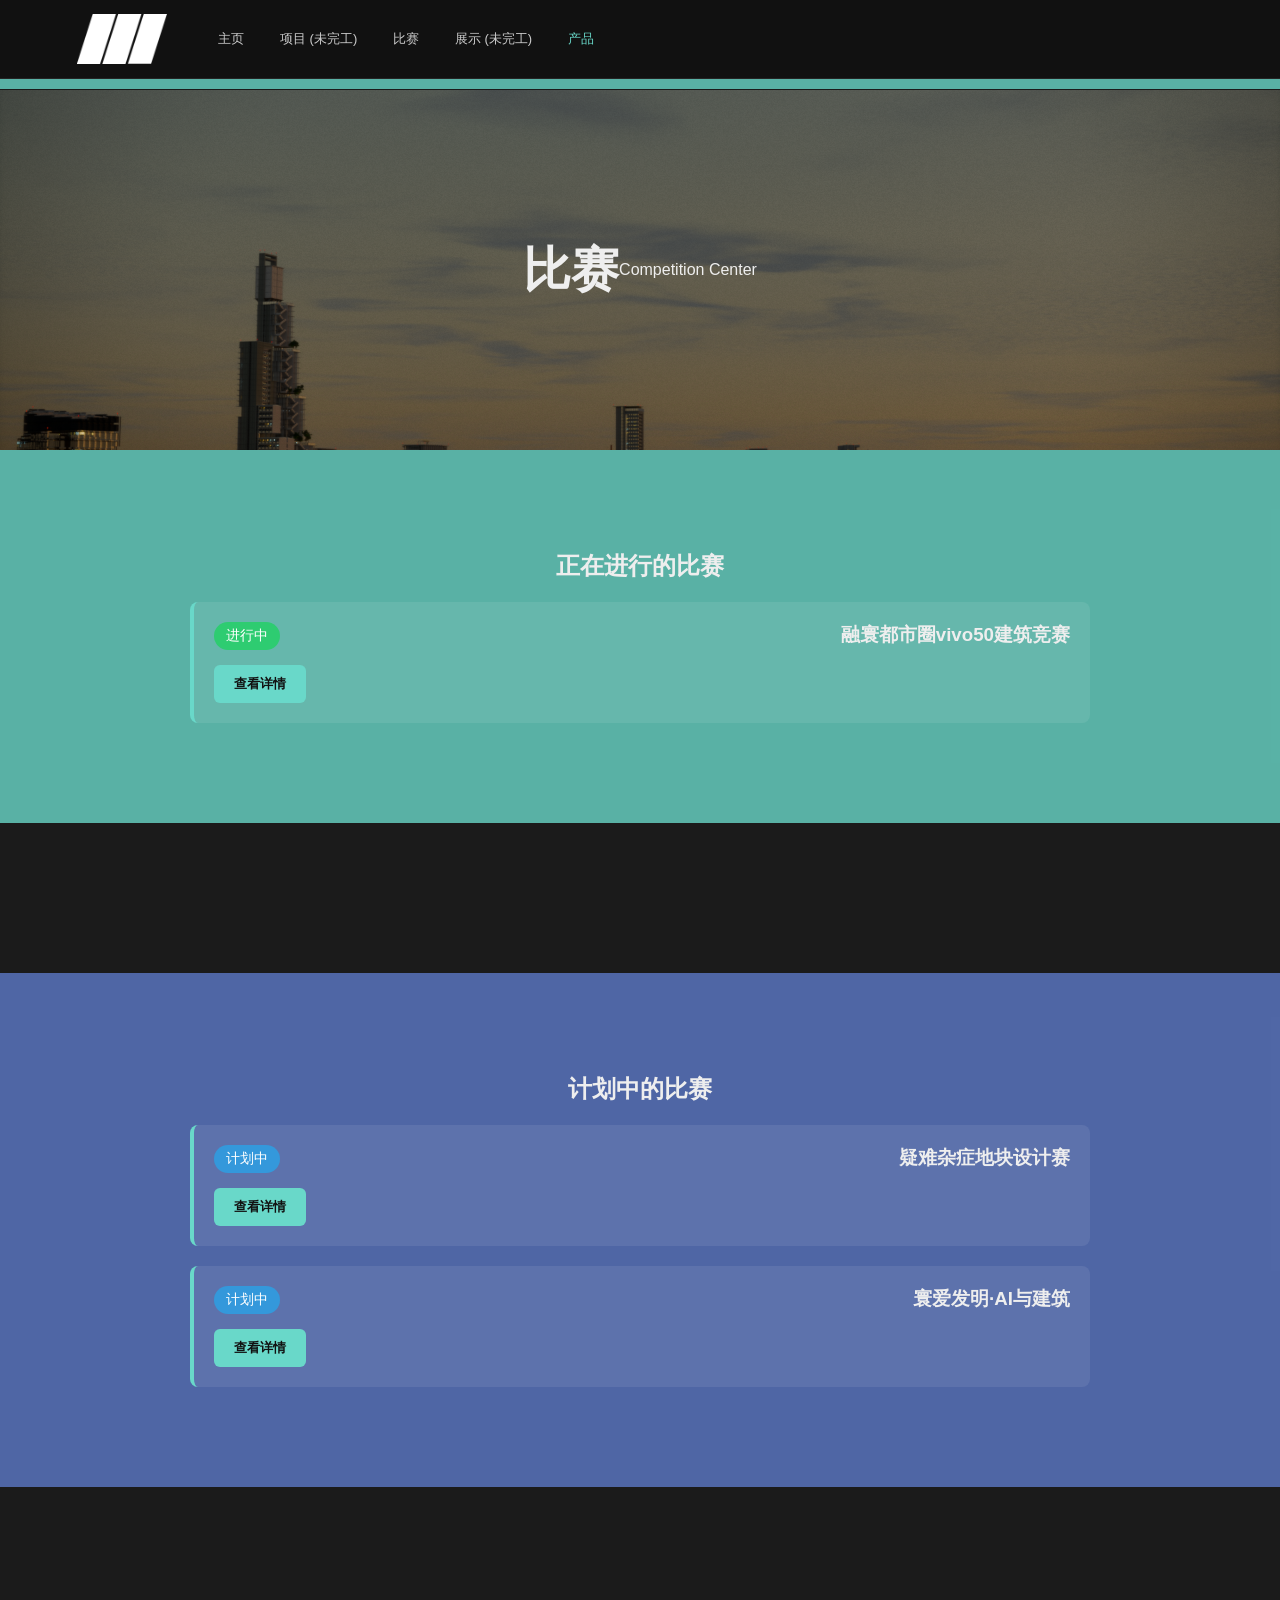
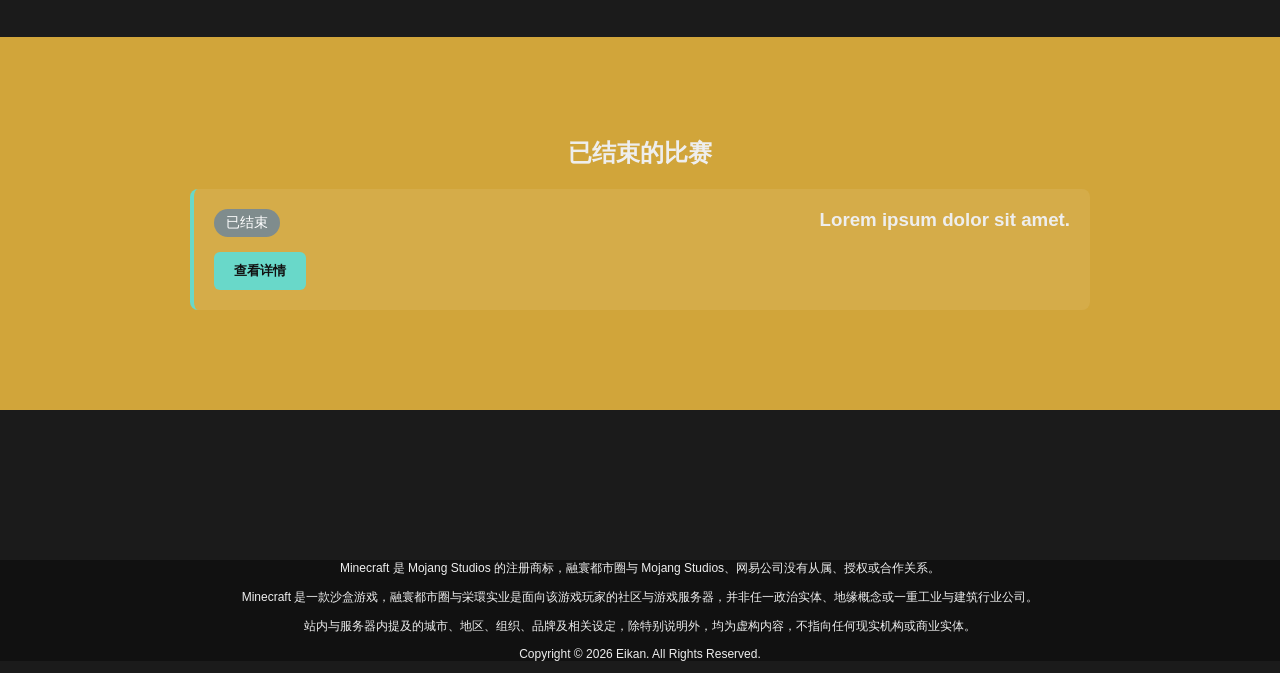
==== commit 1218bc76: "Update competitions.html" ====
--- a/competitions.html
+++ b/competitions.html
@@ -12,7 +12,9 @@
     <header class="header">
         <div class="header-left">
             <img src="image/logo.png" class="logo" alt="融寰都市圈">
+            
             <nav class="main-nav" aria-label="主导航">
+                <a href="join.html">主页</a>
                 <a href="#">项目 (未完工)</a>
                 <a href="competitions.html">比赛</a>
                 <a href="#">展示 (未完工)</a>
--- a/style.css
+++ b/style.css
@@ -544,7 +544,7 @@
 }
 
 .competition-content.open {
-  max-height: 500px;
+  max-height: 5000px;
   margin-top: 15px;
     padding: 0px 0px;
 }
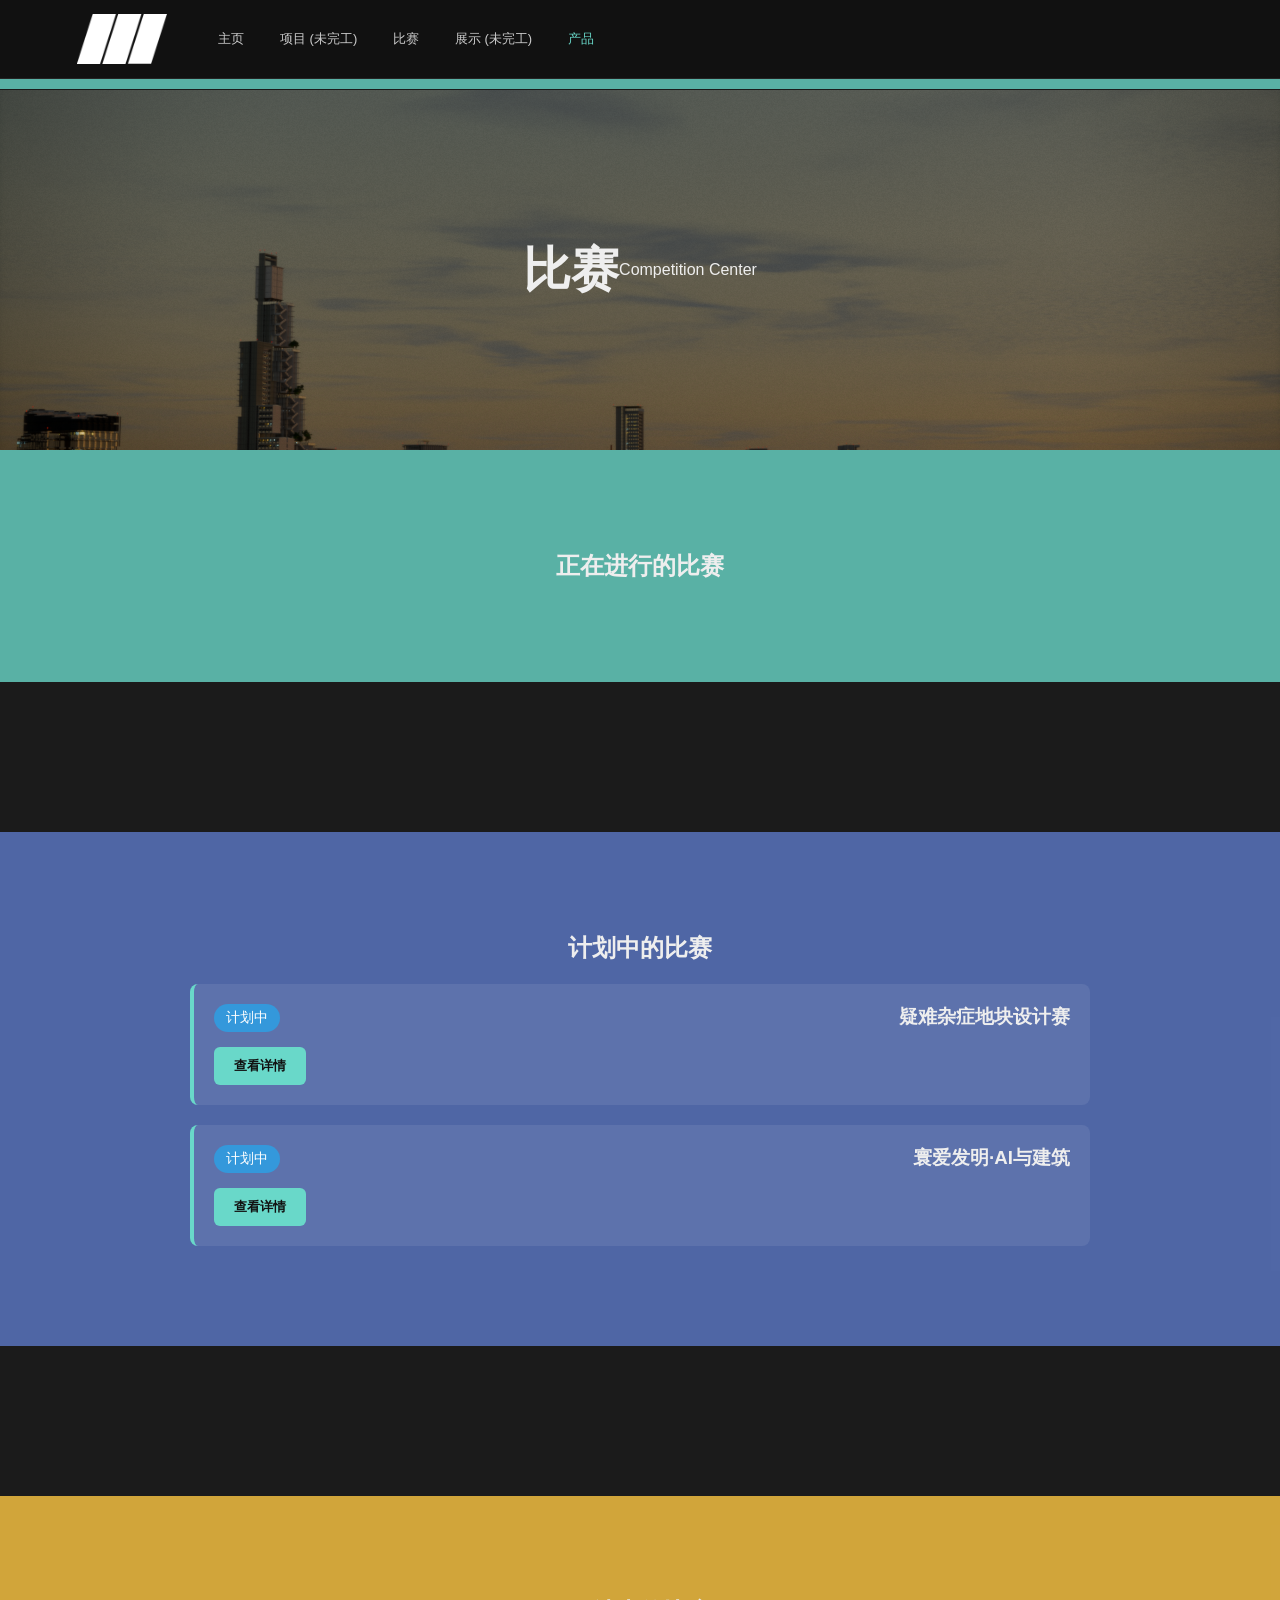
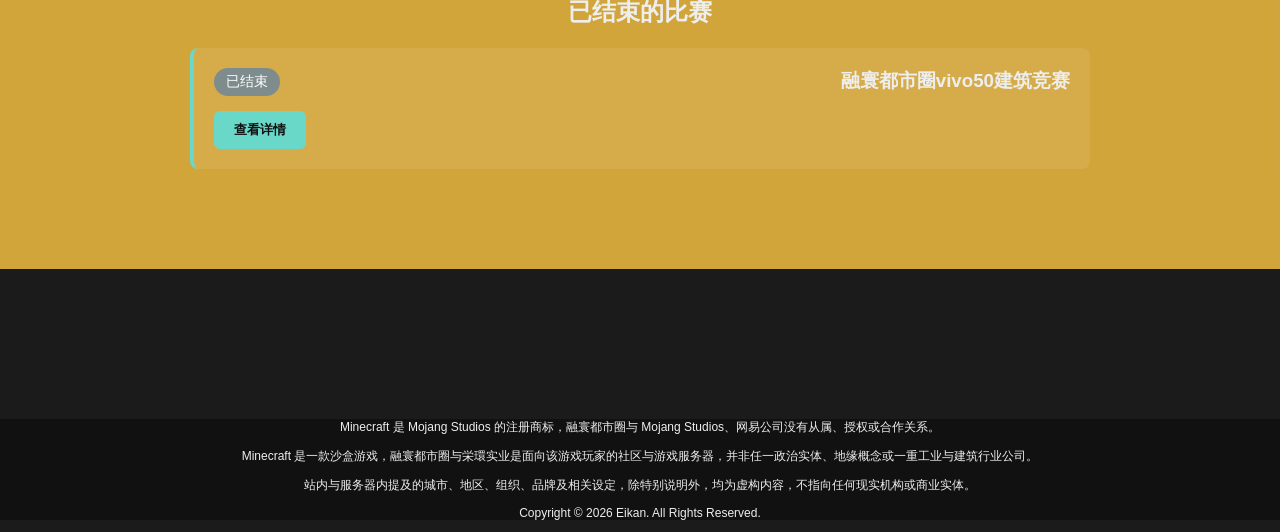
==== commit d23f453f: "Update competitions.html" ====
--- a/competitions.html
+++ b/competitions.html
@@ -14,7 +14,7 @@
             <img src="image/logo.png" class="logo" alt="融寰都市圈">
             
             <nav class="main-nav" aria-label="主导航">
-                <a href="join.html">主页</a>
+                <a href="index.html">主页</a>
                 <a href="#">项目 (未完工)</a>
                 <a href="competitions.html">比赛</a>
                 <a href="#">展示 (未完工)</a>
@@ -31,26 +31,6 @@
 <section class="block">
   <h2 style="text-align:center">正在进行的比赛</h2>
 
-  <div class="competition-card">
-    <div class="competition-header">
-      <span class="status ongoing">进行中</span>
-      <h3>融寰都市圈vivo50建筑竞赛</h3>
-    </div>
-
-    <button class="expand-btn">查看详情</button>
-
-    <div class="competition-content">
-      <p><strong>时间：</strong>2026.9.24 - 2026.10.6</p>
-      <p><strong>主题：</strong>由于城市化与人口密度增长，部分地区发展相对落后，建筑屋龄老旧、地块所有权混乱，带来了极大的安全隐患并显著降低了市民的生活质量；籍此，管理方在当地住民的一致同意下收购了地块并对公开社群展开招标，针对本地块进行重新设计并实施再开发，旨在提升民生福祉与都市面貌。</p>
-      <p><strong>奖励：</strong>冠军：奖金50元 亚军：奖金10元</p>
-      <p><strong>规则：</strong>参赛选手需要在给定地块（有BP文件给出，在群文件里面）按照自己对于地块的理解进行创造和建筑建设，建筑风格高度不限，手法不限，冠亚军由最终观众投票排名获得。</p>
-      <p><strong>参与：</strong>加入群聊 1077127174 了解详情</p>
-      <button class="info-btn"
-      data-url="compvivo50.html">
-      作品公示与投票
-      </button>
-    </div>
-  </div>
 </section>
 
 <section class="block" style="background-color:#5D7AC9CC">
@@ -88,18 +68,23 @@
 <section class="block" style="background-color:#FFC843CC">
   <h2 style="text-align:center">已结束的比赛</h2>
 
+
   <div class="competition-card">
     <div class="competition-header">
       <span class="status ended">已结束</span>
-      <h3>Lorem ipsum dolor sit amet.</h3>
+      <h3>融寰都市圈vivo50建筑竞赛</h3>
     </div>
 
     <button class="expand-btn">查看详情</button>
 
     <div class="competition-content">
-      <p><strong>结束时间：</strong>1999.12.31</p>
-      <p><strong>奖项：</strong>Lorem ipsum dolor sit amet consectetur adipiscing elit.</p>
-      <p><strong>作品：</strong>Lorem ipsum dolor sit amet consectetur adipiscing elit.</p>
+      <p><strong>时间：</strong>2026.9.24 - 2026.10.6</p>
+      <p><strong>主题：</strong>由于城市化与人口密度增长，部分地区发展相对落后，建筑屋龄老旧、地块所有权混乱，带来了极大的安全隐患并显著降低了市民的生活质量；籍此，管理方在当地住民的一致同意下收购了地块并对公开社群展开招标，针对本地块进行重新设计并实施再开发，旨在提升民生福祉与都市面貌。</p>
+      <p><strong>冠军：</strong>汉斯（08）</p>
+      <button class="info-btn"
+      data-url="compvivo50.html">
+      作品公示
+      </button>
     </div>
   </div>
 </section>
